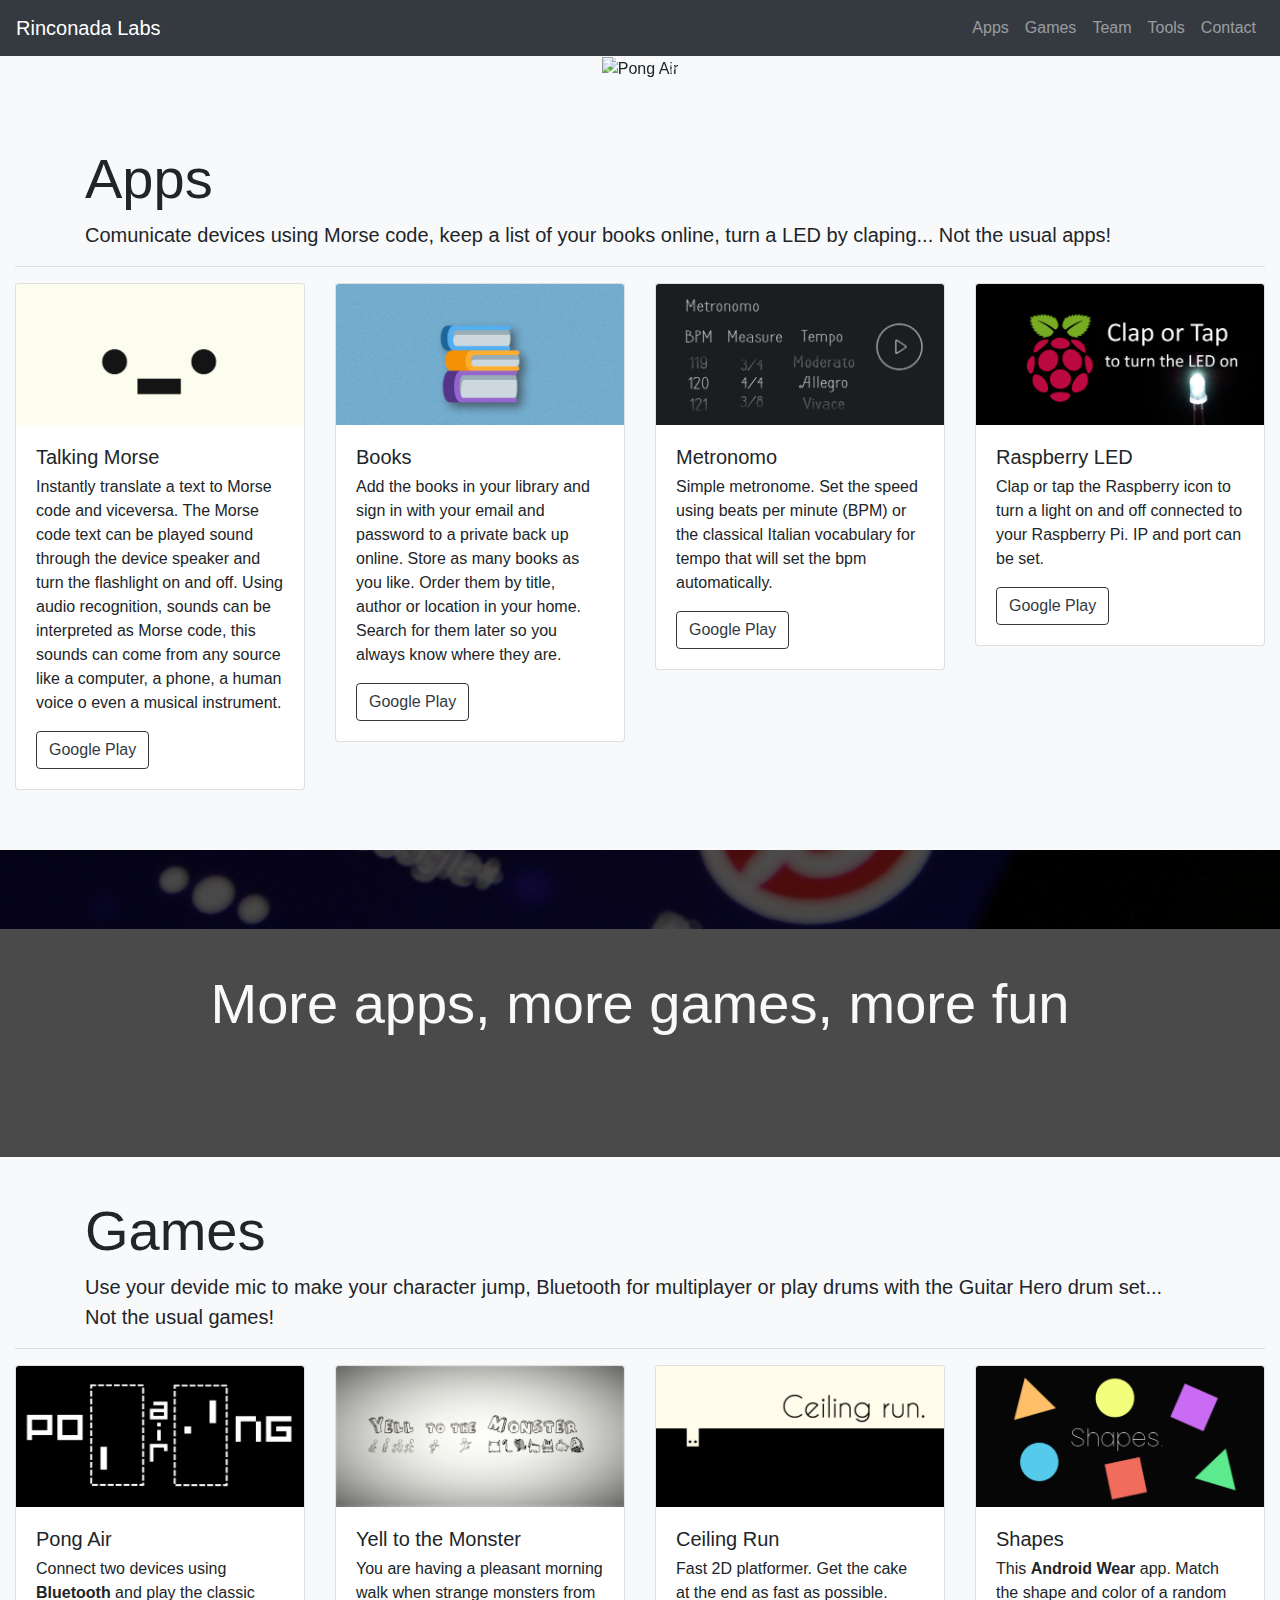
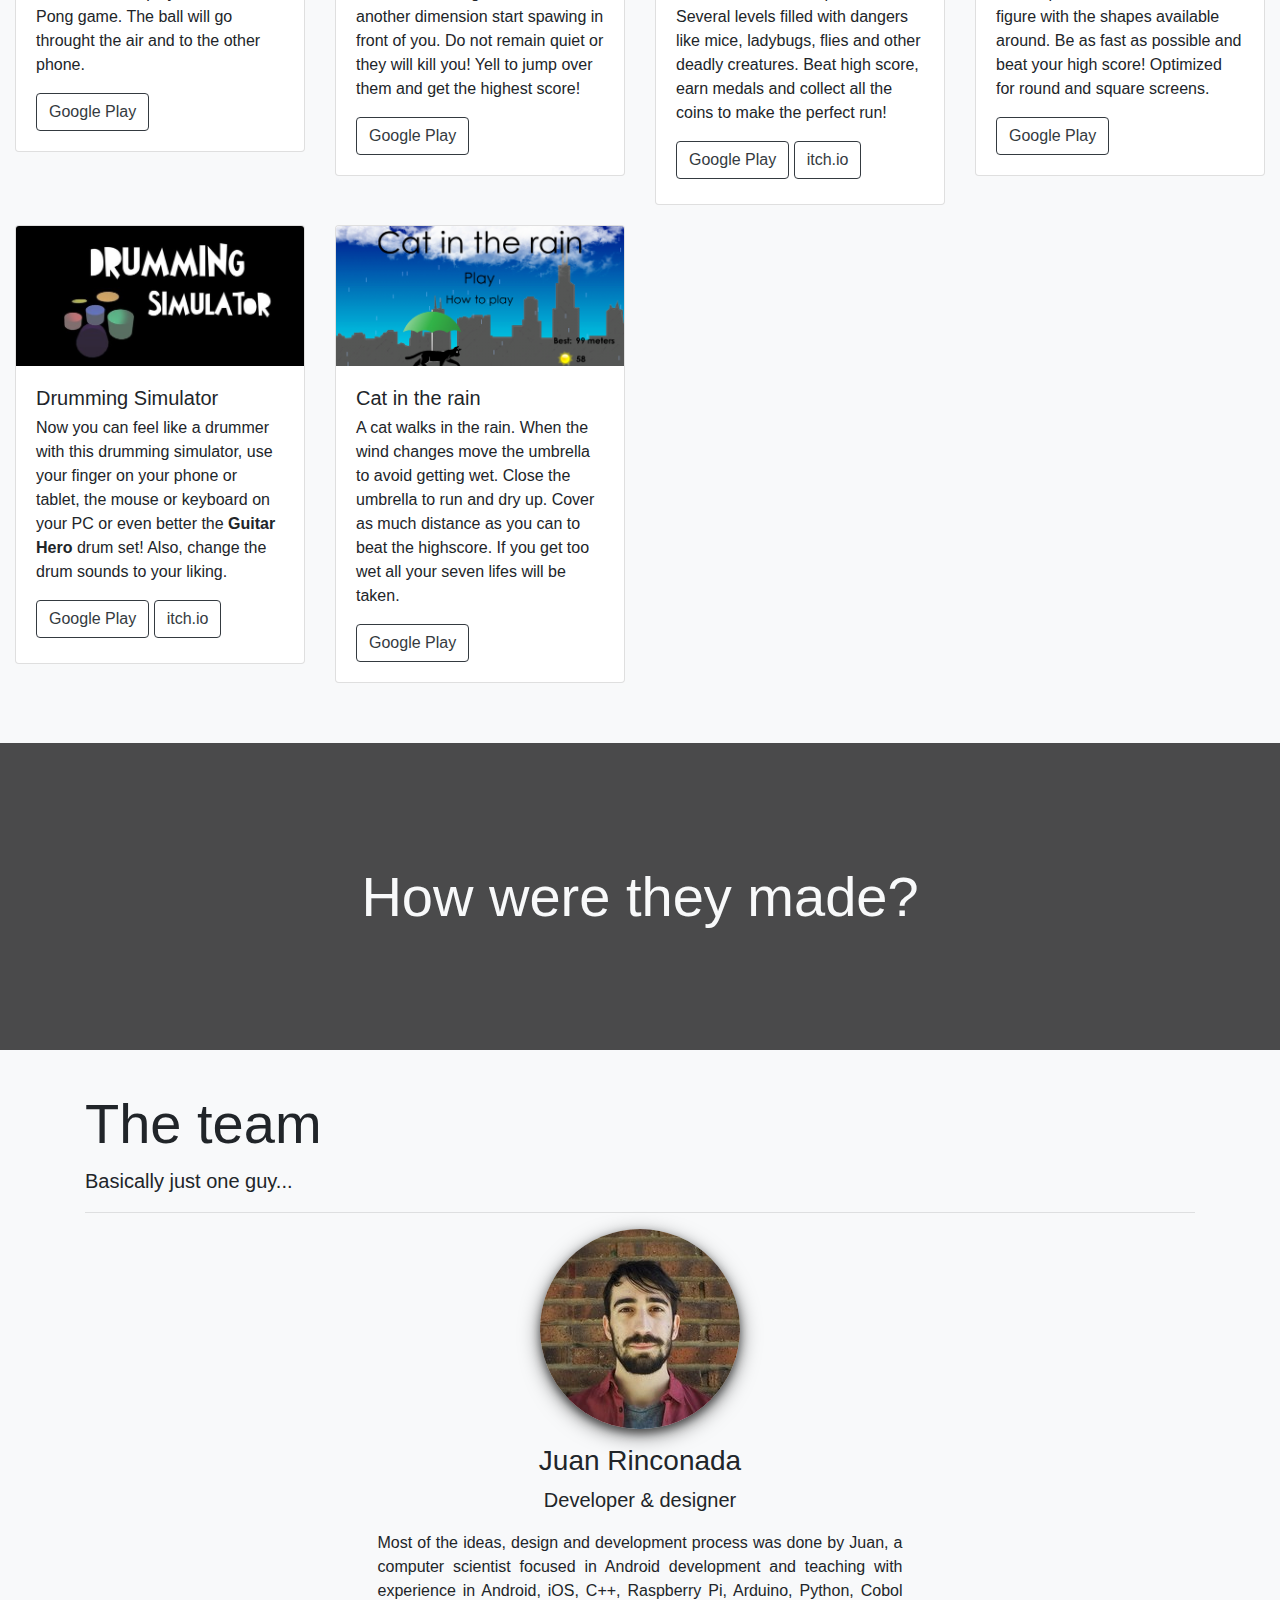
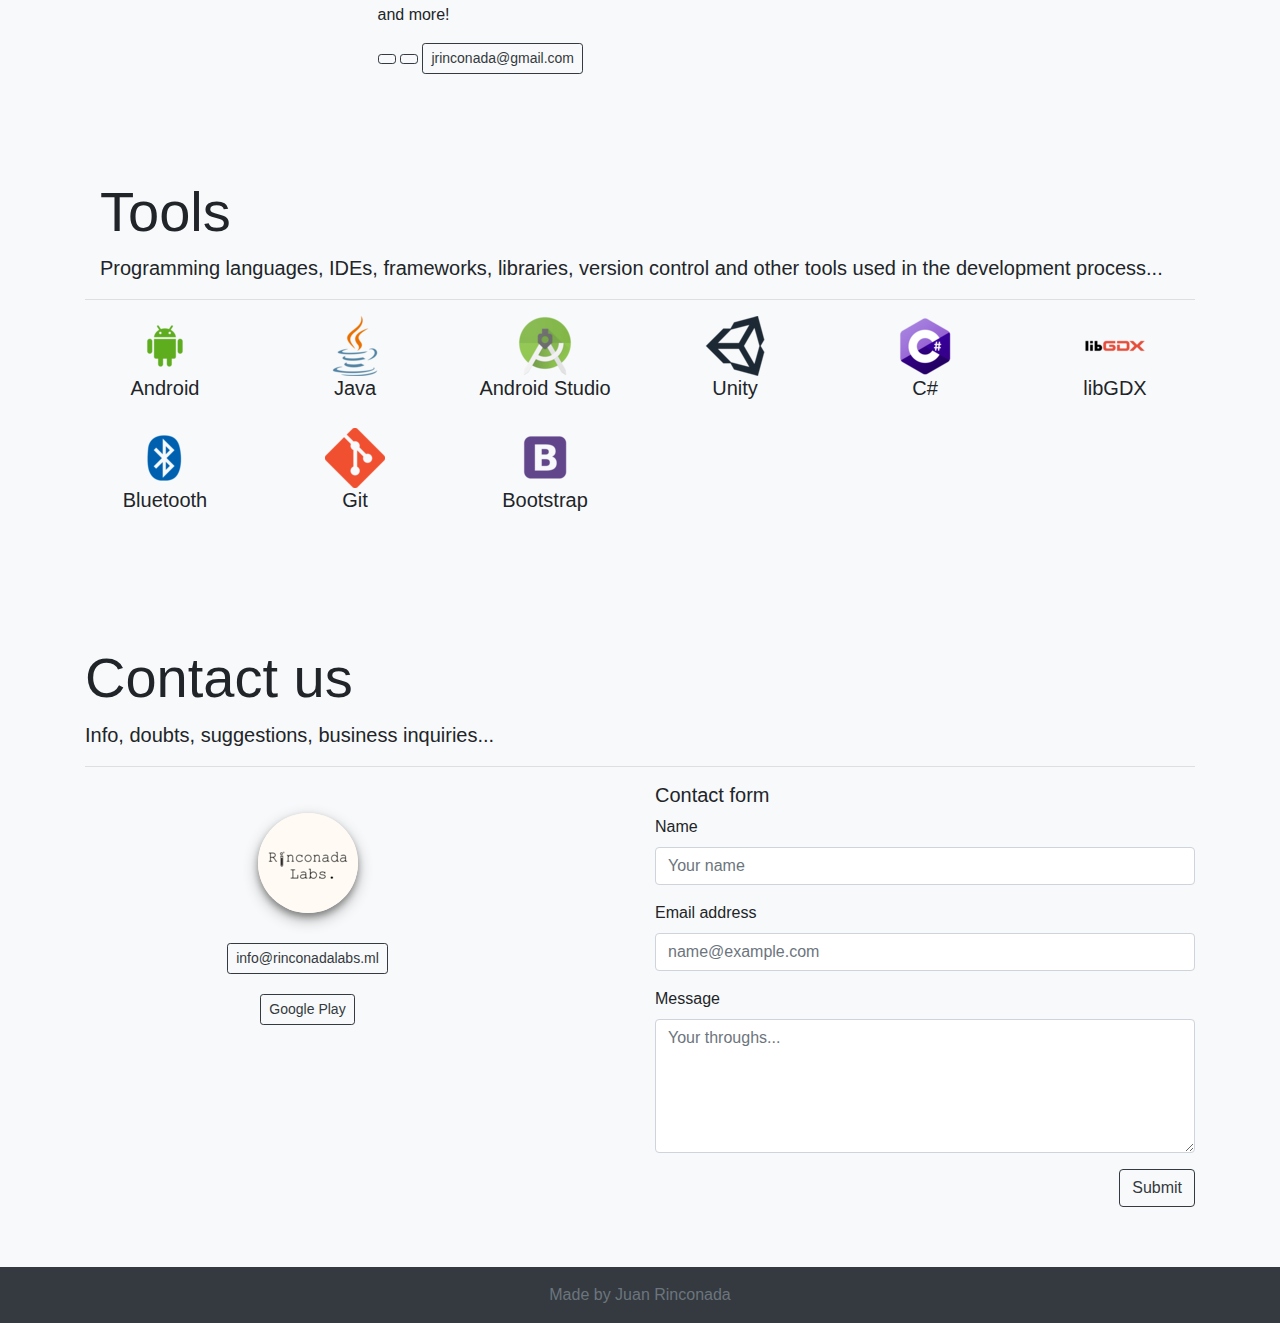
==== src/index.html @ db8986f2 "Initial version" ====
<!doctype html>
<html lang="en">
<head>
    <meta charset="utf-8">
    <meta name="viewport" content="width=device-width, initial-scale=1, shrink-to-fit=no">
    <link rel="stylesheet" href="css/bootstrap.min.css">
    <link rel="stylesheet" href="https://use.fontawesome.com/releases/v5.0.13/css/all.css" integrity="sha384-DNOHZ68U8hZfKXOrtjWvjxusGo9WQnrNx2sqG0tfsghAvtVlRW3tvkXWZh58N9jp" crossorigin="anonymous">
    <link rel="stylesheet" href="https://use.fontawesome.com/releases/v5.0.13/css/brands.css" integrity="sha384-VGCZwiSnlHXYDojsRqeMn3IVvdzTx5JEuHgqZ3bYLCLUBV8rvihHApoA1Aso2TZA" crossorigin="anonymous">
    <link rel="stylesheet" href="css/style.css">
    <link rel="icon" href="assets/icons/rinconadalabs-logo.png">

    <title>Rinconada Labs</title>
</head>
    <body class="bg-light" data-spy="scroll" data-target=".navbar" data-offset="10">
        <!-- Navigation bar -->
        <nav id="navbar-sections" class="navbar navbar-expand-sm navbar-dark bg-dark sticky-top">
            <a class="navbar-brand large lead" href="#">Rinconada Labs</a>
            <button class="navbar-toggler" type="button" data-toggle="collapse" data-target="#navbarContent">
                <span class="navbar-toggler-icon"></span>
            </button>
            <div class="collapse navbar-collapse" id="navbarContent">
                <ul class="navbar-nav ml-auto">
                    <li class="nav-item">
                        <a class="nav-link" href="#apps">Apps</a>
                    </li>
                    <li class="nav-item">
                        <a class="nav-link" href="#games">Games</a>
                    </li>
                    <li class="nav-item">
                        <a class="nav-link" href="#team">Team</a>
                    </li>
                    <li class="nav-item">
                        <a class="nav-link" href="#tools">Tools</a>
                    </li>
                    <li class="nav-item">
                        <a class="nav-link" href="#contact">Contact</a>
                    </li>
                </ul>
            </div>
        </nav>
        <!-- Carousel -->
        <div class="container-fluid">
            <div class="row">
                <div id="projectsCarousel" class="carousel slide center-block" data-ride="carousel">
                    <ol class="carousel-indicators">
                        <li data-target="#projectsCarousel" data-slide-to="0" class="active"></li>
                        <li data-target="#projectsCarousel" data-slide-to="1"></li>
                        <li data-target="#projectsCarousel" data-slide-to="2"></li>
                        <li data-target="#projectsCarousel" data-slide-to="3"></li>
                        <li data-target="#projectsCarousel" data-slide-to="4"></li>
                    </ol>
                    <div class="carousel-inner">
                        <div class="carousel-item active">
                            <img  class="img-fluid" src="assets/vids/pongair-video.gif" alt="Pong Air">
                            <div class="carousel-caption">
                                <a href="#games" class="btn btn-outline-light btn-lg d-none d-sm-inline">+ Info</a>
                                <a href="#games" class="btn btn-outline-light d-sm-none">+ Info</a>
                            </div>
                        </div>
                        <div class="carousel-item">
                            <img class="img-fluid" src="assets/vids/yelltothemonster-video.gif" alt="Yell to the Monster">
                            <div class="carousel-caption">
                                <a href="#games" class="btn btn-outline-dark btn-lg d-none d-sm-inline">+ Info</a>
                                <a href="#games" class="btn btn-outline-dark d-sm-none">+ Info</a>
                            </div>
                        </div>
                        <div class="carousel-item">
                            <img class="img-fluid" src="assets/vids/ceilingrun-video.gif" alt="Ceiling run">
                            <div class="carousel-caption">
                                <a href="#games" class="btn btn-outline-light btn-lg d-none d-sm-inline">+ Info</a>
                                <a href="#games" class="btn btn-outline-light d-sm-none">+ Info</a>
                            </div>
                        </div>
                        <div class="carousel-item">
                            <img class="img-fluid" src="assets/vids/shapes-video.gif" alt="Shapes">
                            <div class="carousel-caption">
                                <a href="#games" class="btn btn-outline-light btn-lg d-none d-sm-inline">+ Info</a>
                                <a href="#games" class="btn btn-outline-light d-sm-none">+ Info</a>
                            </div>
                        </div>
                        <div class="carousel-item">
                            <img class="img-fluid" src="assets/vids/drummingsimulator-video.gif" alt="Drumming Simulator">
                            <div class="carousel-caption">
                                <a href="#games" class="btn btn-outline-light btn-lg d-none d-sm-inline">+ Info</a>
                                <a href="#games" class="btn btn-outline-light d-sm-none">+ Info</a>
                            </div>
                        </div>
                    </div>
                    <a class="carousel-control-prev" href="#projectsCarousel" role="button" data-slide="prev">
                        <span class="carousel-control-prev-icon"></span>
                        <span class="sr-only">Previous</span>
                    </a>
                    <a class="carousel-control-next" href="#projectsCarousel" role="button" data-slide="next">
                        <span class="carousel-control-next-icon" aria-hidden="true"></span>
                        <span class="sr-only">Next</span>
                    </a>
                </div>
            </div>
        </div>
        <!-- Apps -->
        <div id="apps">
            &nbsp;
        </div>
        <div class="container-fluid section">
            <div class="container">
                <h1 class="display-4">Apps</h1>
                <p class="lead">Comunicate devices using Morse code, keep a list of your books online, turn a LED by claping... <b>Not</b> the usual apps!</p>
            </div>
            <hr>
            <div class="row">
                <div class="col-sm-6 col-md-4 col-lg-3">
                    <div class="card">
                        <img class="card-img-top" src="assets/img/talkingmorse-banner.png">
                        <div class="card-body">
                            <h5 class="card-title">Talking Morse</h5>
                            <h4 class="card-subtitle android"><i class="fab fa-android"></i></h4>
                            <p class="card-text">Instantly translate a text to Morse code and viceversa. The Morse code text can be played sound through the device speaker and turn the flashlight on and off. Using audio recognition, sounds can be interpreted as Morse code, this sounds can come from any source like a computer, a phone, a human voice o even a musical instrument.</p>
                            <a href="https://play.google.com/store/apps/details?id=com.jrinconada.morse" class="btn btn-outline-dark">
                                <i class="fab fa-google-play"></i> Google Play
                            </a>
                        </div>
                    </div>
                </div>
                <div class="col-sm-6 col-md-4 col-lg-3">
                    <div class="card">
                        <img class="card-img-top" src="assets/img/books-banner.png">
                        <div class="card-body">
                            <h5 class="card-title">Books</h5>
                            <h4 class="card-subtitle android"><i class="fab fa-android"></i></h4>
                            <p class="card-text">Add the books in your library and sign in with your email and password to a private back up online. Store as many books as you like. Order them by title, author or location in your home. Search for them later so you always know where they are.</p>
                            <a href="https://play.google.com/store/apps/details?id=com.jrinconada.books" class="btn btn-outline-dark">
                                <i class="fab fa-google-play"></i> Google Play
                            </a>
                        </div>
                    </div>
                </div>
                <div class="col-sm-6 col-md-4 col-lg-3">
                    <div class="card">
                        <img class="card-img-top" src="assets/img/metronomo-banner.png">
                        <div class="card-body">
                            <h5 class="card-title">Metronomo</h5>
                            <h4 class="card-subtitle android"><i class="fab fa-android"></i></h4>
                            <p class="card-text">Simple metronome. Set the speed using beats per minute (BPM) or the classical Italian vocabulary for tempo that will set the bpm automatically.</p>
                            <a href="https://play.google.com/store/apps/details?id=com.jrinconada.metronomo" class="btn btn-outline-dark">
                                <i class="fab fa-google-play"></i> Google Play
                            </a>
                        </div>
                    </div>
                </div>
                <div class="col-sm-6 col-md-4 col-lg-3">
                    <div class="card">
                        <img class="card-img-top" src="assets/img/raspberryled-banner.png">
                        <div class="card-body">
                            <h5 class="card-title">Raspberry LED</h5>
                            <h4 class="card-subtitle android"><i class="fab fa-android"></i></h4>
                            <p class="card-text">Clap or tap the Raspberry icon to turn a light on and off connected to your Raspberry Pi. IP and port can be set.</p>
                            <a href="https://play.google.com/store/apps/details?id=com.profe.raspberry" class="btn btn-outline-dark">
                                <i class="fab fa-google-play"></i> Google Play
                            </a>
                        </div>
                    </div>
                </div>
            </div>
        </div>
        <!-- Apps & Games separator -->
        <div id="games" class="fixed-background apps-background">
            <h1 class="display-4 text-light section-title text-center d-none d-sm-block">More apps, more games, more fun</h1>
            <h1 class="display-4 medium-text text-light section-title-xs text-center d-sm-none">More apps, more games, more fun</h1>
        </div>
        <!-- Games -->
        <div class="container-fluid section">
            <div class="container">
                <h1 class="display-4">Games</h1>
                <p class="lead">Use your devide mic to make your character jump, Bluetooth for multiplayer or play drums with the Guitar Hero drum set...<br> <b>Not</b> the usual games!</p>
            </div>
            <hr>
            <div class="row">
                <div class="col-sm-6 col-md-4 col-lg-3">
                    <div class="card">
                        <img class="card-img-top" src="assets/img/pongair-banner.png">
                        <div class="card-body">
                            <h5 class="card-title">Pong Air</h5>
                            <h4 class="card-subtitle"><i class="fab fa-android android"></i> <i class="fab fa-bluetooth windows"></i></h4>
                            <p class="card-text">Connect two devices using <b>Bluetooth</b> and play the classic Pong game. The ball will go throught the air and to the other phone.</p>
                            <a href="https://play.google.com/store/apps/details?id=com.jrinconada.pongair.android" class="btn btn-outline-dark">
                                <i class="fab fa-google-play"></i> Google Play
                            </a>
                        </div>
                    </div>
                </div>
                <div class="col-sm-6 col-md-4 col-lg-3">
                    <div class="card">
                        <img class="card-img-top" src="assets/img/yelltothemonster-banner.png">
                        <div class="card-body">
                            <h5 class="card-title">Yell to the Monster</h5>
                            <h4 class="card-subtitle android"><i class="fab fa-android"></i></h4>
                            <p class="card-text">You are having a pleasant morning walk when strange monsters from another dimension start spawing in front of you. Do not remain quiet or they will kill you! Yell to jump over them and get the highest score!</p>

                            <a href="https://play.google.com/store/apps/details?id=com.jrinconada.runner" class="btn btn-outline-dark">
                                <i class="fab fa-google-play"></i> Google Play
                            </a>
                        </div>
                    </div>
                </div>
                <div class="col-sm-6 col-md-4 col-lg-3">
                    <div class="card">
                        <img class="card-img-top" src="assets/img/ceilingrun-banner.png">
                        <div class="card-body">
                            <h5 class="card-title">Ceiling Run</h5>
                            <h4 class="card-subtitle"><i class="fab fa-android android"></i> <i class="fab fa-windows windows"></i></h4>
                            <p class="card-text">Fast 2D platformer. Get the cake at the end as fast as possible. Several levels filled with dangers like mice, ladybugs, flies and other deadly creatures. Beat high score, earn medals and collect all the coins to make the perfect run!</p>
                            <a href="https://play.google.com/store/apps/details?id=com.jrinconada.ceilingrun" class="btn btn-outline-dark extra-margin">
                                <i class="fab fa-google-play"></i> Google Play
                            </a>
                            <a href="https://rinconada-labs.itch.io/ceiling-run" class="btn btn-outline-dark extra-margin">
                                <i class="fas fa-store"></i> itch.io
                            </a>
                        </div>
                    </div>
                </div>
                <div class="col-sm-6 col-md-4 col-lg-3">
                    <div class="card">
                        <img class="card-img-top" src="assets/img/shapes-banner.png">
                        <div class="card-body">
                            <h5 class="card-title">Shapes</h5>
                            <h4 class="card-subtitle"><i class="fab fa-android android"></i> <i class="far fa-clock text-muted"></i></h4>
                            <p class="card-text">This <b>Android Wear</b> app. Match the shape and color of a random figure with the shapes available around. Be as fast as possible and beat your high score! Optimized for round and square screens.</p>
                            <a href="https://play.google.com/store/apps/details?id=com.jrinconada.shapes" class="btn btn-outline-dark">
                                <i class="fab fa-google-play"></i> Google Play
                            </a>
                        </div>
                    </div>
                </div>
                <div class="col-sm-6 col-md-4 col-lg-3">
                    <div class="card">
                        <img class="card-img-top" src="assets/img/drummingsimulator-banner.jpg">
                        <div class="card-body">
                            <h5 class="card-title">Drumming Simulator</h5>
                            <h4 class="card-subtitle"><i class="fab fa-android android"></i> <i class="fab fa-windows windows"></i></h4>
                            <p class="card-text">Now you can feel like a drummer with this drumming simulator, use your finger on your phone or tablet, the mouse or keyboard on your PC or even better the <b>Guitar Hero</b> drum set! Also, change the drum sounds to your liking.</p>
                            <a href="https://play.google.com/store/apps/details?id=com.jrinconada.drummingsimulator" class="btn btn-outline-dark extra-margin">
                                <i class="fab fa-google-play"></i> Google Play
                            </a>
                            <a href="https://rinconada-labs.itch.io/drumming-simulator" class="btn btn-outline-dark extra-margin">
                                <i class="fas fa-store"></i> itch.io
                            </a>
                        </div>
                    </div>
                </div>
                <div class="col-sm-6 col-md-4 col-lg-3">
                    <div class="card">
                        <img class="card-img-top" src="assets/img/catintherain-banner.png">
                        <div class="card-body">
                            <h5 class="card-title">Cat in the rain</h5>
                            <h4 class="card-subtitle android"><i class="fab fa-android"></i></h4>
                            <p class="card-text">A cat walks in the rain. When the wind changes move the umbrella to avoid getting wet. Close the umbrella to run and dry up. Cover as much distance as you can to beat the highscore. If you get too wet all your seven lifes will be taken.</p>
                            <a href="https://play.google.com/store/apps/details?id=com.jrinconada.catintherain.android" class="btn btn-outline-dark">
                                <i class="fab fa-google-play"></i> Google Play
                            </a>
                        </div>
                    </div>
                </div>
            </div>
        </div>
        <!-- Team & Tools separator -->
        <div id="team" class="fixed-background tools-background">
            <h1 class="display-4 text-light section-title text-center d-none d-sm-block">How were they made?</h1>
            <h1 class="display-4 medium-text text-light section-title-xs text-center d-sm-none">How were they made?</h1>
        </div>
        <div class="container section">
            <h1 class="display-4">The team</h1>
            <p class="lead">Basically just one guy...</p>
            <hr>
            <div class="col-md-8 col-lg-6 center-block">
                <img class="portrait rounded-circle center-block" src="assets/img/juan.jpg">
                <h3 class="text-center">Juan Rinconada</h3>
                <p class="lead text-center">Developer & designer</p>
                <p class="text-justify">Most of the ideas, design and development process was done by Juan, a computer scientist focused in Android development and teaching with experience in Android, iOS, C++, Raspberry Pi, Arduino, Python, Cobol and more!</p>
                <a href="https://www.linkedin.com/in/jrinconada/" class="btn btn-outline-dark btn-sm">
                    <i class="fab fa-linkedin"></i>
                </a>
                <a href="https://github.com/jrinconada/" class="btn btn-outline-dark btn-sm">
                    <i class="fab fa-github"></i>
                </a>
                <a href="mailto:jrinconada@gmail.com" class="btn btn-outline-dark btn-sm">
                    jrinconada@gmail.com
                </a>
            </div>
        </div>
        <!-- Tools -->
        <div id="tools">
            &nbsp;
        </div>
        <div class="container section">
            <div class="container">
                <h1 class="display-4">Tools</h1>
                <p class="lead">Programming languages, IDEs, frameworks, libraries, version control and other tools used in the development process...</p>
            </div>
            <hr>
            <div class="row text-center padding">
                <div class="col-6 col-sm-3 col-lg-2">
                    <img class="logo" src="assets/icons/android-logo.png">
                    <h5>Android</h5>
                </div>
                <div class="col-6 col-sm-3 col-lg-2">
                    <img class="logo" src="assets/icons/java-logo.png">
                    <h5>Java</h5>
                </div>
                <div class="col-6 col-sm-3 col-lg-2">
                    <img class="logo" src="assets/icons/androidstudio-logo.png">
                    <h5>Android Studio</h5>
                </div>
                <div class="col-6 col-sm-3 col-lg-2">
                    <img class="logo" src="assets/icons/unity-logo.png">
                    <h5>Unity</h5>
                </div>
                <div class="col-6 col-sm-3 col-lg-2">
                    <img class="logo" src="assets/icons/csharp-logo.png">
                    <h5>C#</h5>
                </div>
                <div class="col-6 col-sm-3 col-lg-2">
                    <img class="logo" src="assets/icons/libgdx-logo.png">
                    <h5>libGDX</h5>
                </div>
                <div class="col-6 col-sm-3 col-lg-2">
                    <img class="logo" src="assets/icons/bt-logo.png">
                    <h5>Bluetooth</h5>
                </div>
                <div class="col-6 col-sm-3 col-lg-2">
                    <img class="logo" src="assets/icons/git-logo.png">
                    <h5>Git</h5>
                </div>
                <div class="col-6 col-sm-3 col-lg-2">
                    <img class="logo" src="assets/icons/bootstrap-logo.png">
                    <h5>Bootstrap</h5>
                </div>
            </div>
        </div>
        <!-- Contact -->
        <div id="contact">
            &nbsp;
        </div>
        <div class="container section">
            <h1 class="display-4">Contact us</h1>
            <p class="lead">Info, doubts, suggestions, business inquiries...</p>
            <hr>
            <div class="row">
                <div class="col-md-4 col-lg-5 text-center">
                    <img class="big-logo rounded-circle center-block" src="assets/icons/rinconadalabs-logo.png">
                    <div class="container col-12">
                        <a href="mailto:info@rinconadalabs.ml" class="btn btn-outline-dark btn-sm">
                            info@rinconadalabs.ml
                        </a>
                    </div>
                    <div class="container">
                        <a href="https://play.google.com/store/apps/dev?id=4695881001147977834" class="btn btn-outline-dark btn-sm">
                            <i class="fab fa-google-play"></i> Google Play
                        </a>
                    </div>
                </div>
                <div class="col-md-7 col-lg-6 ml-auto">
                    <h5>Contact form</h5>
                    <form action="contactform.php" method="post">
                        <div class="form-group">
                            <label for="name">Name</label>
                            <input type="text" class="form-control" id="name" placeholder="Your name" name="name">
                        </div>
                        <div class="form-group">
                            <label for="email">Email address</label>
                            <input type="email" class="form-control" id="email" aria-describedby="emailHelp" placeholder="name@example.com" name="email">
                        </div>
                        <div class="form-group">
                            <label for="message">Message</label>
                            <textarea class="form-control" id="message" rows="5" placeholder="Your throughs..." name="message"></textarea>
                        </div>
                        <button type="submit" name="submit" class="btn btn-outline-dark float-right" align="right">Submit</button>
                    </form>
                </div>
            </div>
        </div>
        <!-- Footer -->
        <div class="footer-copyright bg-dark text-muted text-center py-3">Made by Juan Rinconada
        </div>
        <!-- Libraries -->
        <script src="js/jquery-3.3.1.min.js"></script>
        <script src="js/bootstrap.min.js"></script>
        <script src="js/behaviour.js"></script>
    </body>
</html>
---- src/css/style.css ----
.carousel-caption {
    top: auto;
    bottom: 15%;
}

.carousel-indicators {
    top: auto;
    bottom: 10%;
}

.logo {
    width: 60px;
    height: 60px;
}

.big-logo {
    width: 100px;
    height: 100px;
    margin-top: 30px;
    margin-bottom: 30px;
    box-shadow: 0 4px 6px 0 rgba(0, 0, 0, 0.3), 0 6px 15px 0 rgba(0, 0, 0, 0.3);
}

.portrait {
    width: 200px;
    height: 200px;
    margin-bottom: 15px;
    box-shadow: 0 4px 8px 0 rgba(0, 0, 0, 0.5), 0 6px 20px 0 rgba(0, 0, 0, 0.5);
}

.center-block {
    display: block;
    margin-right: auto;
    margin-left: auto;
}

[class*="col-"] {
    margin-bottom: 20px;
}

.section-title {
    padding: 120px;
    margin: 0;
    background-color: rgba(0, 0, 0, 0.7);
}

.section-title-xs {
    padding: 40px;
    margin: 0;
    background-color: rgba(0, 0, 0, 0.7);
}

.section {
    margin-top: 40px;
    margin-bottom: 40px;
}

.fixed-background {
    height: 100%;
    background-attachment: fixed;
    background-size: cover;
    background-repeat: no-repeat;
}

.apps-background {
    background-image: url(../assets/img/apps-background.jpeg);
}

.tools-background {
    background-image: url(../assets/img/tools-background.jpeg);
}

.android {
    color: #A4C639;
}

.windows {
    color: #0078d7;
}

.extra-margin {
    margin-bottom: 5px;
}

.medium-text {
    font-size: 35px;
}
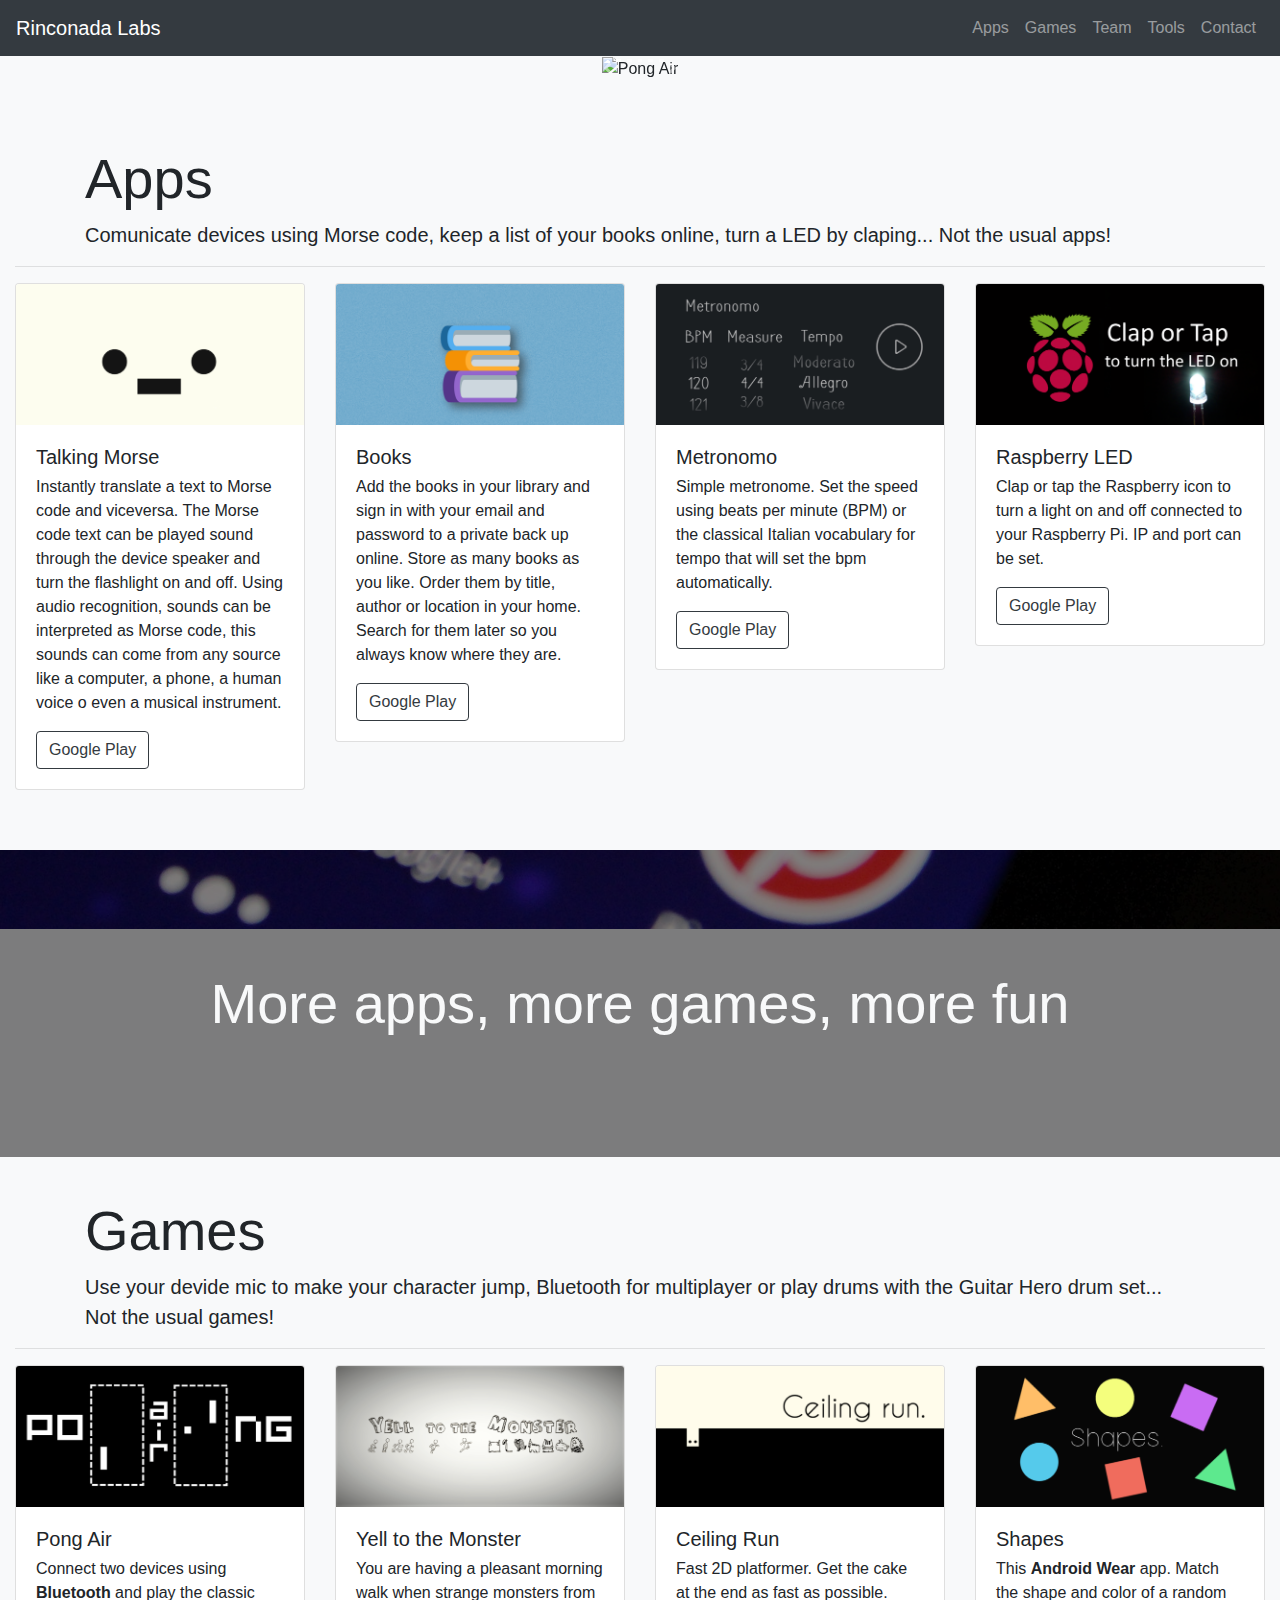
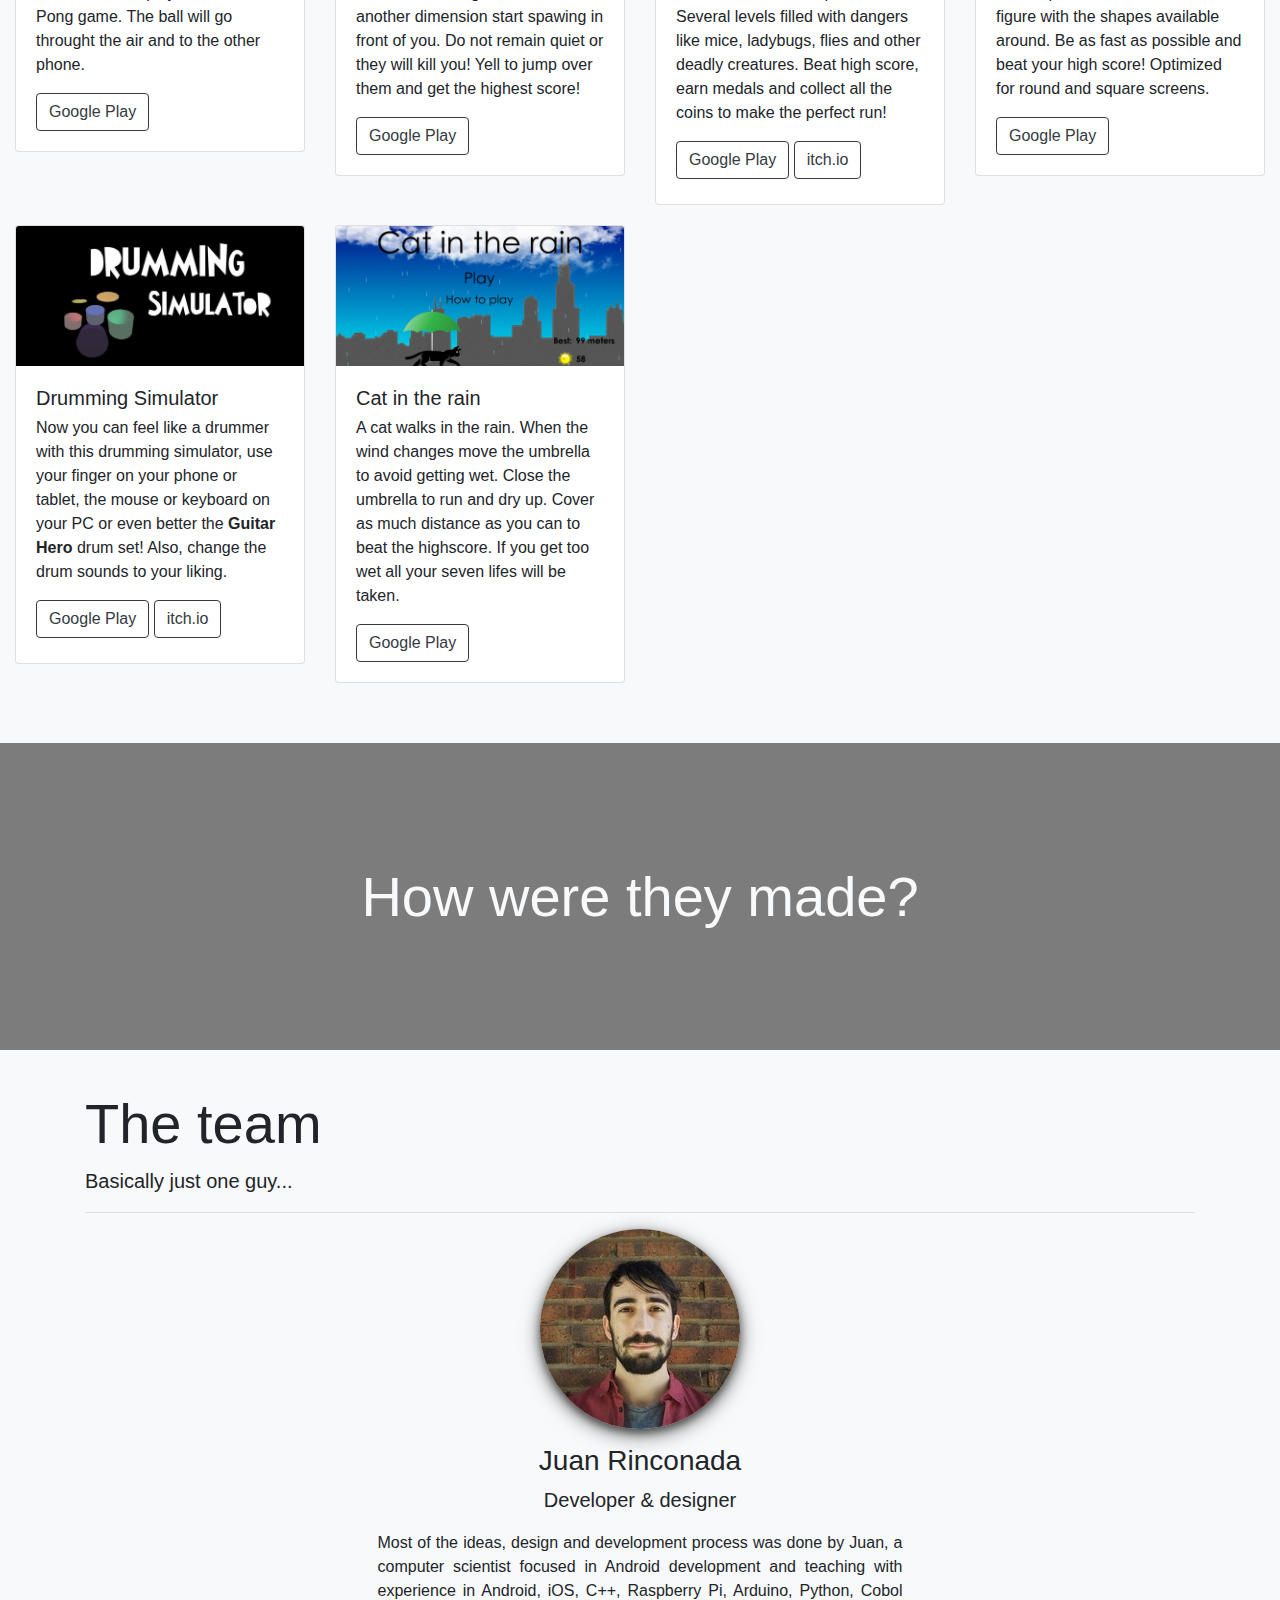
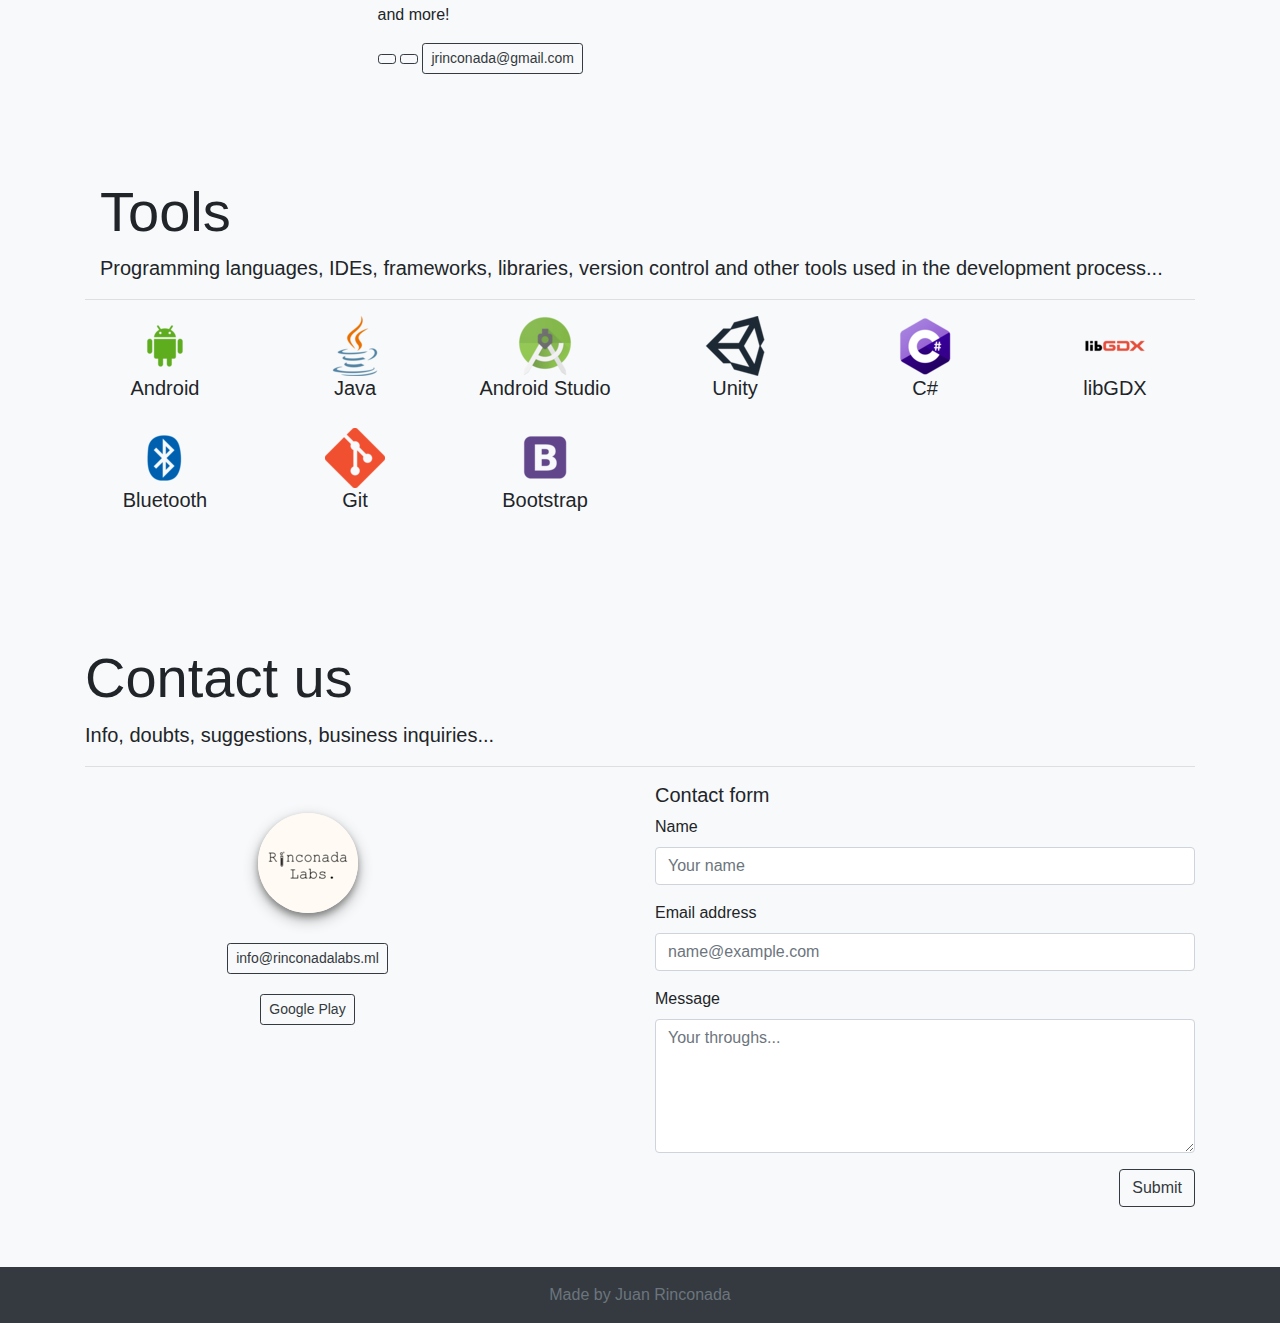
==== commit 52e05abf: "Contact form interaction fixed. Background images made lighter." ====
--- a/src/index.html
+++ b/src/index.html
@@ -9,7 +9,9 @@
     <link rel="stylesheet" href="css/style.css">
     <link rel="icon" href="assets/icons/rinconadalabs-logo.png">
 
-    <title>Rinconada Labs</title>
+    <title>Rinconada Labs | Unusual apps and funny games</title>
+    <meta name="description" content="Games like Bluetooth Pong, Guitar Hero drum set simulator, Android Wear for your watch. Apps for Morse code, clap to turn a LED on connected to a Raspberry Pi…"/>
+    <meta name="keywords" content="apps, games, videogames, bluetooth"/>
 </head>
     <body class="bg-light" data-spy="scroll" data-target=".navbar" data-offset="10">
         <!-- Navigation bar -->
@@ -360,20 +362,21 @@
                 </div>
                 <div class="col-md-7 col-lg-6 ml-auto">
                     <h5>Contact form</h5>
-                    <form action="contactform.php" method="post">
+                    <form>
                         <div class="form-group">
                             <label for="name">Name</label>
-                            <input type="text" class="form-control" id="name" placeholder="Your name" name="name">
+                            <input type="text" class="form-control" id="name" placeholder="Your name" name="name" required>
                         </div>
                         <div class="form-group">
                             <label for="email">Email address</label>
-                            <input type="email" class="form-control" id="email" aria-describedby="emailHelp" placeholder="name@example.com" name="email">
+                            <input type="email" class="form-control" id="email" aria-describedby="emailHelp" placeholder="name@example.com" name="email" required>
                         </div>
                         <div class="form-group">
                             <label for="message">Message</label>
-                            <textarea class="form-control" id="message" rows="5" placeholder="Your throughs..." name="message"></textarea>
+                            <textarea class="form-control" id="message" rows="5" placeholder="Your throughs..." name="message" required></textarea>
                         </div>
                         <button type="submit" name="submit" class="btn btn-outline-dark float-right" align="right">Submit</button>
+                        <div id="status"></div>
                     </form>
                 </div>
             </div>
--- a/src/css/style.css
+++ b/src/css/style.css
@@ -42,13 +42,13 @@
 .section-title {
     padding: 120px;
     margin: 0;
-    background-color: rgba(0, 0, 0, 0.7);
+    background-color: rgba(0, 0, 0, 0.5);
 }
 
 .section-title-xs {
     padding: 40px;
     margin: 0;
-    background-color: rgba(0, 0, 0, 0.7);
+    background-color: rgba(0, 0, 0, 0.5);
 }
 
 .section {
